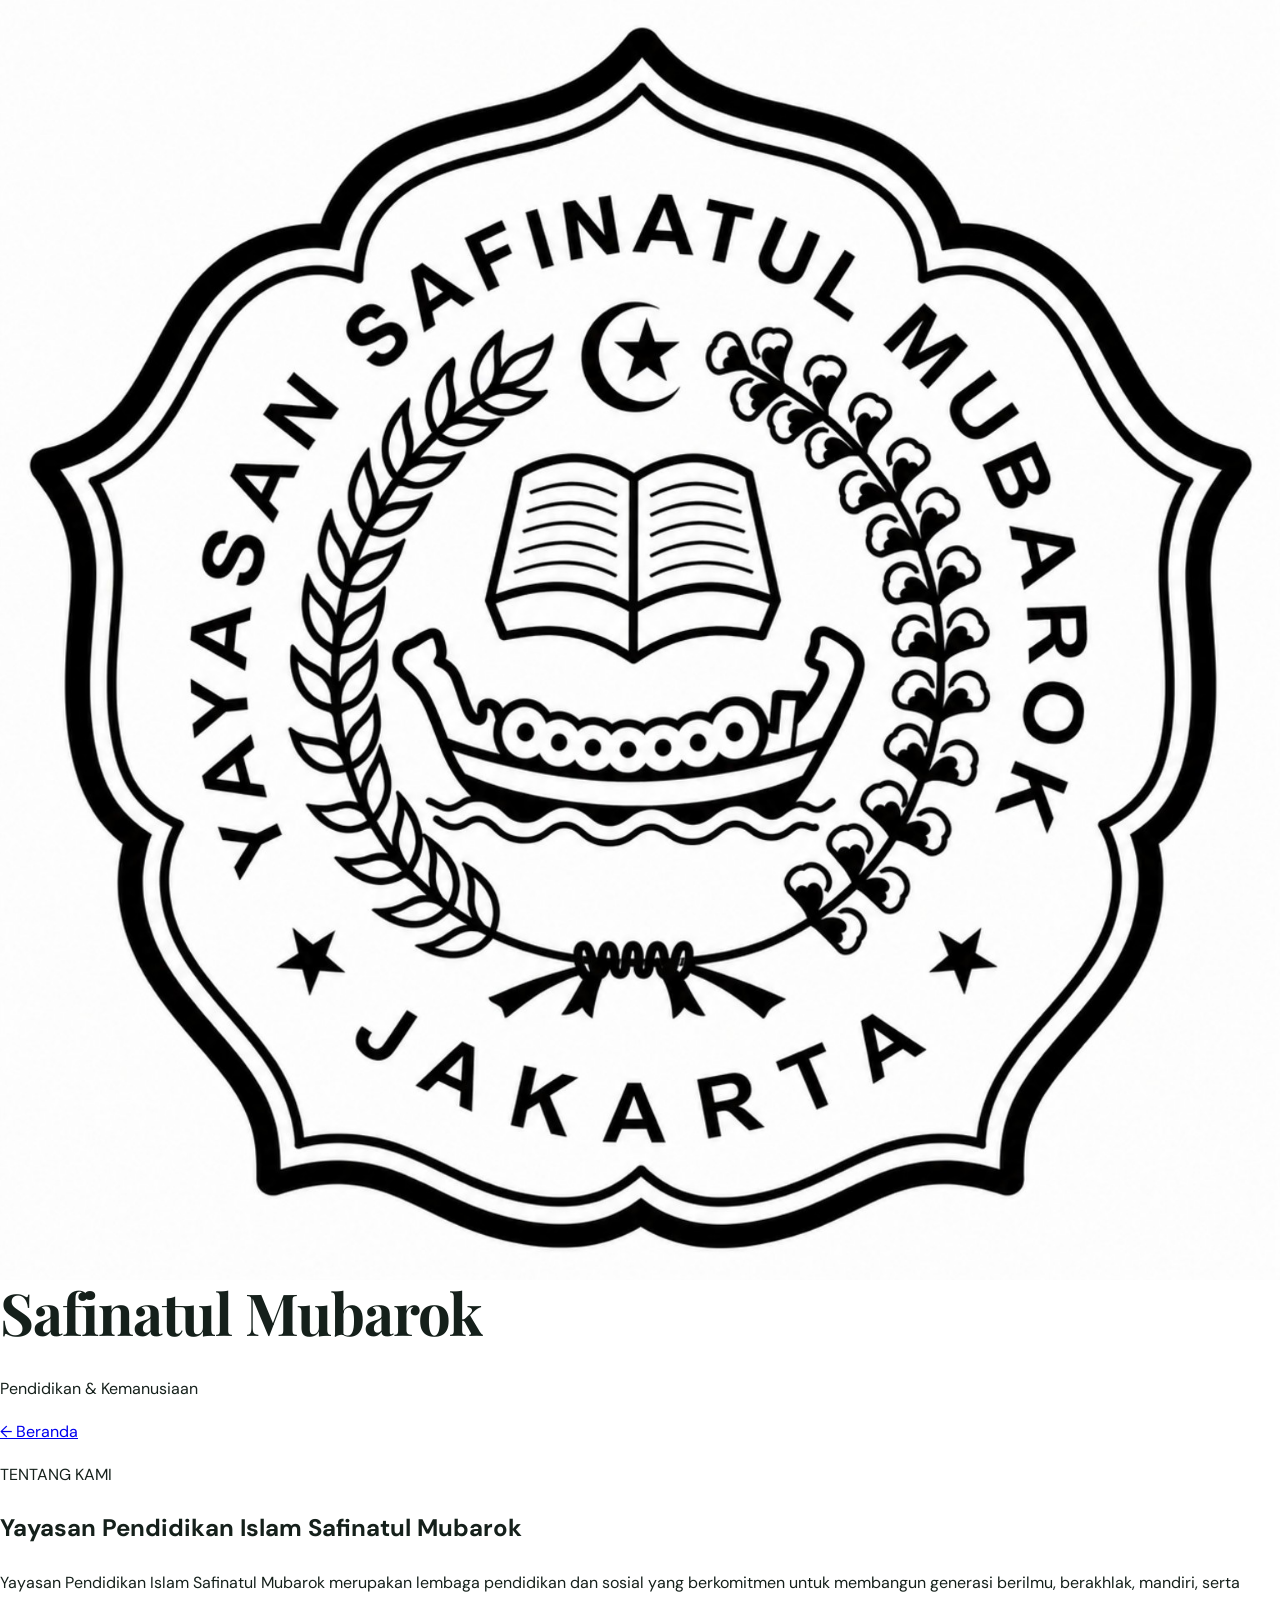
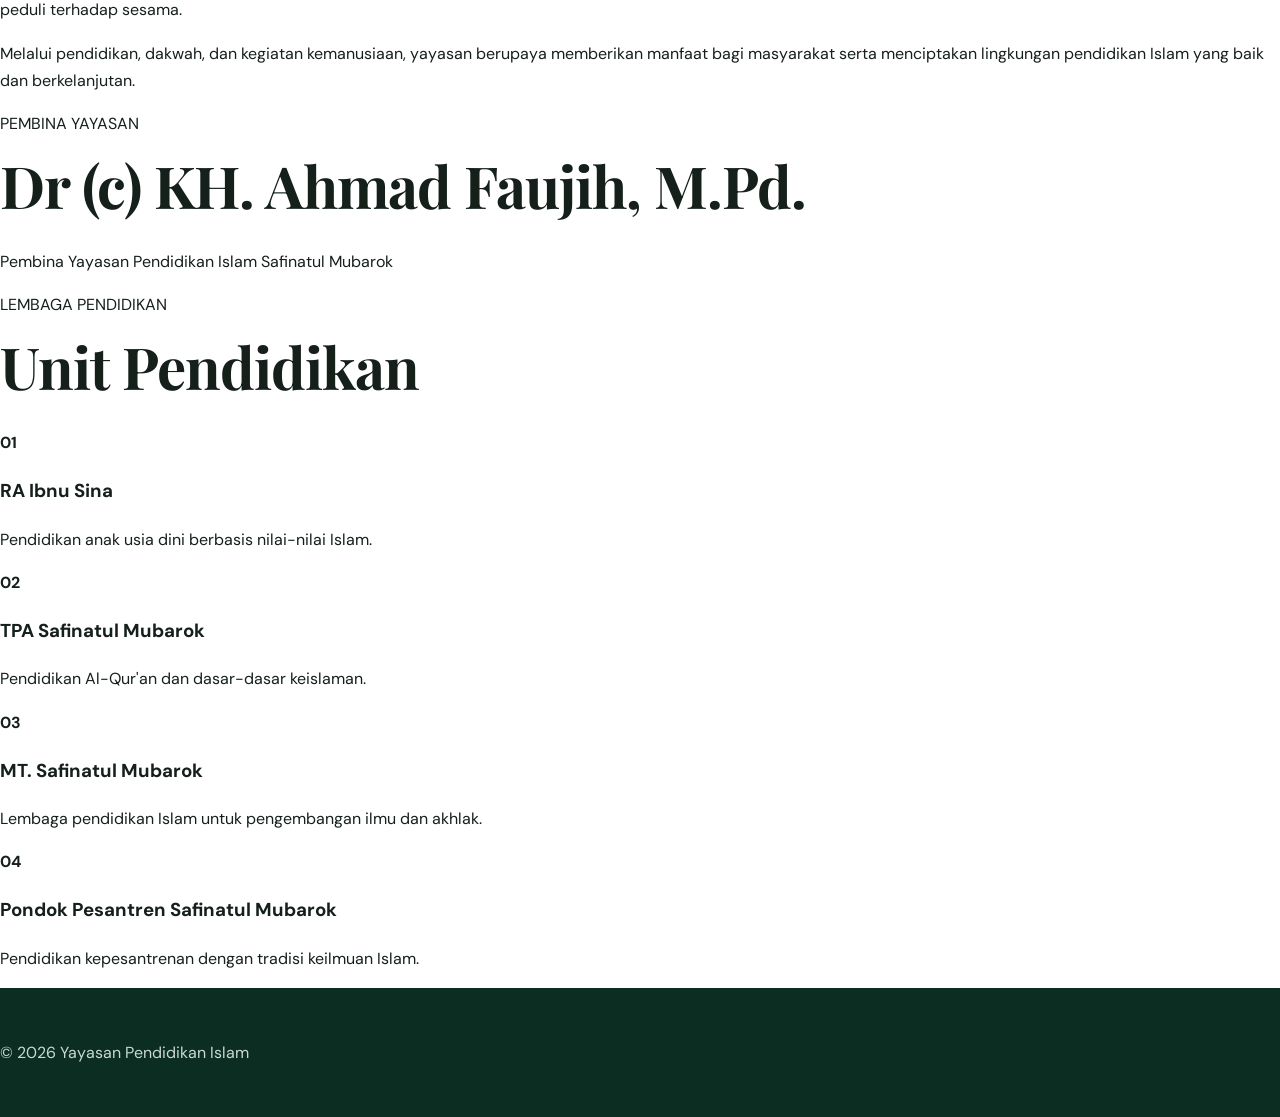
==== tentang-kami.html @ 1d3391bf "Create tentang-kami.html" ====
<!DOCTYPE html>
<html lang="id">
<head>
  <meta charset="UTF-8">
  <meta name="viewport" content="width=device-width, initial-scale=1.0">
  <title>Tentang Kami - Safinatul Mubarok</title>
  <link rel="stylesheet" href="style.css">
</head>

<body>

<header>
  <div class="logo-area">
    <img src="logo.png" alt="Logo Yayasan Safinatul Mubarok">
    <div>
      <h2>Safinatul Mubarok</h2>
      <p>Pendidikan & Kemanusiaan</p>
    </div>
  </div>

  <a href="index.html" class="back-button">← Beranda</a>
</header>

<main>

  <section class="about">
    <p class="small-title">TENTANG KAMI</p>

    <h1>
      Yayasan Pendidikan Islam
      <span>Safinatul Mubarok</span>
    </h1>

    <p>
      Yayasan Pendidikan Islam Safinatul Mubarok merupakan lembaga
      pendidikan dan sosial yang berkomitmen untuk membangun generasi
      berilmu, berakhlak, mandiri, serta peduli terhadap sesama.
    </p>

    <p>
      Melalui pendidikan, dakwah, dan kegiatan kemanusiaan, yayasan
      berupaya memberikan manfaat bagi masyarakat serta menciptakan
      lingkungan pendidikan Islam yang baik dan berkelanjutan.
    </p>
  </section>

  <section class="pembina">
    <p class="small-title">PEMBINA YAYASAN</p>

    <h2>Dr (c) KH. Ahmad Faujih, M.Pd.</h2>

    <p>
      Pembina Yayasan Pendidikan Islam Safinatul Mubarok
    </p>
  </section>

  <section class="lembaga">
    <p class="small-title">LEMBAGA PENDIDIKAN</p>

    <h2>Unit Pendidikan</h2>

    <div class="lembaga-list">

      <div class="card">
        <strong>01</strong>
        <h3>RA Ibnu Sina</h3>
        <p>Pendidikan anak usia dini berbasis nilai-nilai Islam.</p>
      </div>

      <div class="card">
        <strong>02</strong>
        <h3>TPA Safinatul Mubarok</h3>
        <p>Pendidikan Al-Qur'an dan dasar-dasar keislaman.</p>
      </div>

      <div class="card">
        <strong>03</strong>
        <h3>MT. Safinatul Mubarok</h3>
        <p>Lembaga pendidikan Islam untuk pengembangan ilmu dan akhlak.</p>
      </div>

      <div class="card">
        <strong>04</strong>
        <h3>Pondok Pesantren Safinatul Mubarok</h3>
        <p>Pendidikan kepesantrenan dengan tradisi keilmuan Islam.</p>
      </div>

    </div>
  </section>

</main>

<footer>
  <p>© 2026 Yayasan Pendidikan Islam
---- style.css ----
@import url('https://fonts.googleapis.com/css2?family=DM+Sans:wght@400;500;600;700&family=Playfair+Display:wght@600;700&display=swap');
:root{--green:#15583f;--deep:#0f392a;--mint:#eef6f0;--ink:#15201b;--muted:#66736d;--line:#dfe8e2;--white:#fff}
*{box-sizing:border-box}html{scroll-behavior:smooth}body{margin:0;color:var(--ink);font-family:"DM Sans",Arial,sans-serif;line-height:1.7;background:#fff}img{max-width:100%;display:block}.wrap{width:min(1120px,calc(100% - 48px));margin:auto}
.header{position:sticky;top:0;z-index:20;background:rgba(255,255,255,.96);backdrop-filter:blur(12px);border-bottom:1px solid var(--line)}.nav{min-height:82px;display:flex;align-items:center;justify-content:space-between}.brand{display:flex;gap:13px;align-items:center;color:var(--ink);text-decoration:none}.brand img{width:54px;height:54px;object-fit:contain;border-radius:14px}.brand strong{display:block;font-size:19px}.brand small{display:block;color:#82908a;font-size:12px;letter-spacing:.4px}.links{display:flex;gap:26px;align-items:center}.links a{color:#44514b;text-decoration:none;font-size:14px;font-weight:600}.links a:hover{color:var(--green)}.nav-donate{padding:10px 16px;border-radius:12px;background:var(--green)!important;color:white!important}.menu{display:none;border:0;background:none;font-size:30px;color:var(--green)}
.hero{background:linear-gradient(135deg,#f3f8f4 0%,#fff 65%);padding:92px 0 70px;overflow:hidden}.hero-grid{display:grid;grid-template-columns:1.35fr .65fr;gap:50px;align-items:center}.eyebrow{margin:0 0 22px;color:#2f7258;font-size:13px;letter-spacing:3px;font-weight:700}.hero h1{font-family:"Playfair Display",serif;font-size:clamp(48px,7vw,82px);line-height:1.03;margin:0 0 25px;letter-spacing:-2px}.hero h1 em{color:#34785b;font-style:normal}.lead{font-size:20px;color:var(--muted);max-width:650px}.actions{display:flex;gap:14px;margin:30px 0 44px}.btn{display:inline-flex;align-items:center;justify-content:center;padding:15px 25px;border-radius:12px;text-decoration:none;font-weight:700;border:1px solid transparent}.primary{background:var(--green);color:white}.light{background:white;color:var(--green);border-color:var(--line)}.white{background:white;color:var(--green)}.pillars{display:flex;gap:44px}.pillars div{display:flex;flex-direction:column}.pillars b{color:var(--green);font-size:16px}.pillars span{color:#77827d;font-size:14px}.hero-art{display:flex;justify-content:center}.hero-art img{width:min(360px,80%);filter:drop-shadow(0 22px 35px rgba(20,80,55,.15))}
.quote{padding:70px 0}.quote-box{background:#e8f2eb;border-radius:32px;padding:48px 55px;text-align:center}.quote p{font-family:"Playfair Display",serif;font-size:clamp(28px,4vw,44px);line-height:1.3;margin:0 auto 18px;max-width:850px}.arabic{font-size:28px;color:var(--green)}
.section{padding:95px 0}.soft{background:var(--mint)}h2{font-family:"Playfair Display",serif;font-size:clamp(35px,5vw,58px);line-height:1.12;margin:0 0 30px;letter-spacing:-1px}.two-col{display:grid;grid-template-columns:1fr 1fr;gap:80px}.copy{color:var(--muted);font-size:17px}.cards{display:grid;grid-template-columns:repeat(4,1fr);gap:18px}.cards article{background:white;border:1px solid var(--line);padding:28px;border-radius:18px}.cards span{color:#34785b;font-weight:700}.cards h3{font-size:21px;margin:25px 0 8px}.cards p{color:var(--muted);font-size:14px;margin:0}
.profile{display:grid;grid-template-columns:380px 1fr;gap:70px;align-items:center}.profile-photo{background:#e9f3ec;border-radius:30px;overflow:hidden}.profile-photo img{width:100%;aspect-ratio:3/4;object-fit:cover;object-position:top}.profile-text p:not(.eyebrow){color:var(--muted);font-size:17px}.role{color:var(--green)!important;font-weight:700}.text-link{color:var(--green);font-weight:700;text-decoration:none}
.event{display:grid;grid-template-columns:1fr 1fr;background:white;border-radius:28px;overflow:hidden;border:1px solid var(--line)}.event img{width:100%;height:100%;object-fit:cover}.event-info{padding:45px}.tag{font-size:12px;letter-spacing:2px;color:#34785b;font-weight:700}.event-info h3{font-family:"Playfair Display",serif;font-size:38px;line-height:1.1;margin:15px 0}.event-info p:not(.tag){color:var(--muted)}
.donate{background:var(--green);color:white;padding:80px 0}.donate .eyebrow{color:#b9d9c8}.donate h2{margin-bottom:15px}.donate p{color:#d5e5dc;max-width:650px}.donate-box{display:flex;justify-content:space-between;align-items:center;gap:30px}footer{background:#0b2d22;color:#c9d9d1;padding:35px 0}.footer-grid{display:flex;justify-content:space-between;gap:30px;font-size:13px}.footer-grid p{margin:4px 0}
@media(max-width:800px){.wrap{width:min(100% - 36px,600px)}.header{position:relative}.nav{min-height:76px}.brand img{width:50px;height:50px}.menu{display:block}.links{display:none;position:absolute;left:18px;right:18px;top:70px;background:white;border:1px solid var(--line);border-radius:16px;padding:12px;box-shadow:0 16px 40px rgba(0,0,0,.1);flex-direction:column;align-items:stretch;gap:4px}.links.open{display:flex}.links a{padding:12px}.hero{padding:65px 0 55px}.hero-grid{grid-template-columns:1fr;gap:20px}.hero-art{display:none}.hero h1{font-size:52px;letter-spacing:-1px}.lead{font-size:17px}.actions{flex-direction:row}.btn{padding:14px 18px}.pillars{gap:30px}.quote{padding:40px 0}.quote-box{padding:35px 22px;border-radius:24px}.two-col,.profile,.event{grid-template-columns:1fr;gap:30px}.section{padding:65px 0}.cards{grid-template-columns:1fr 1fr}.profile-photo{max-width:390px;margin:auto}.event-info{padding:28px}.donate-box{flex-direction:column;align-items:flex-start}.footer-grid{flex-direction:column;gap:10px}}
@media(max-width:480px){.hero h1{font-size:45px}.actions{gap:8px}.actions .btn{flex:1;font-size:13px}.cards{grid-template-columns:1fr}.pillars{justify-content:space-between}.brand strong{font-size:17px}}

.section-intro{max-width:760px;color:var(--muted);margin:-10px 0 32px;font-size:17px}
.institution{display:block;background:white;border:1px solid var(--line);padding:28px;border-radius:18px;text-decoration:none;color:var(--ink);transition:transform .2s,box-shadow .2s}
.institution:hover{transform:translateY(-4px);box-shadow:0 16px 35px rgba(15,57,42,.08)}
.institution span{color:#34785b;font-weight:700}.institution h3{font-size:21px;margin:25px 0 8px}.institution p{color:var(--muted);font-size:14px;margin:0 0 18px}.institution b{color:var(--green);font-size:14px}
.page-hero{padding:75px 0 60px;background:linear-gradient(135deg,#f3f8f4,#fff)}.page-hero h1{font-family:"Playfair Display",serif;font-size:clamp(45px,7vw,76px);line-height:1.05;max-width:900px;margin:0 0 20px}.page-hero>div>p:last-child{max-width:760px;color:var(--muted);font-size:19px}
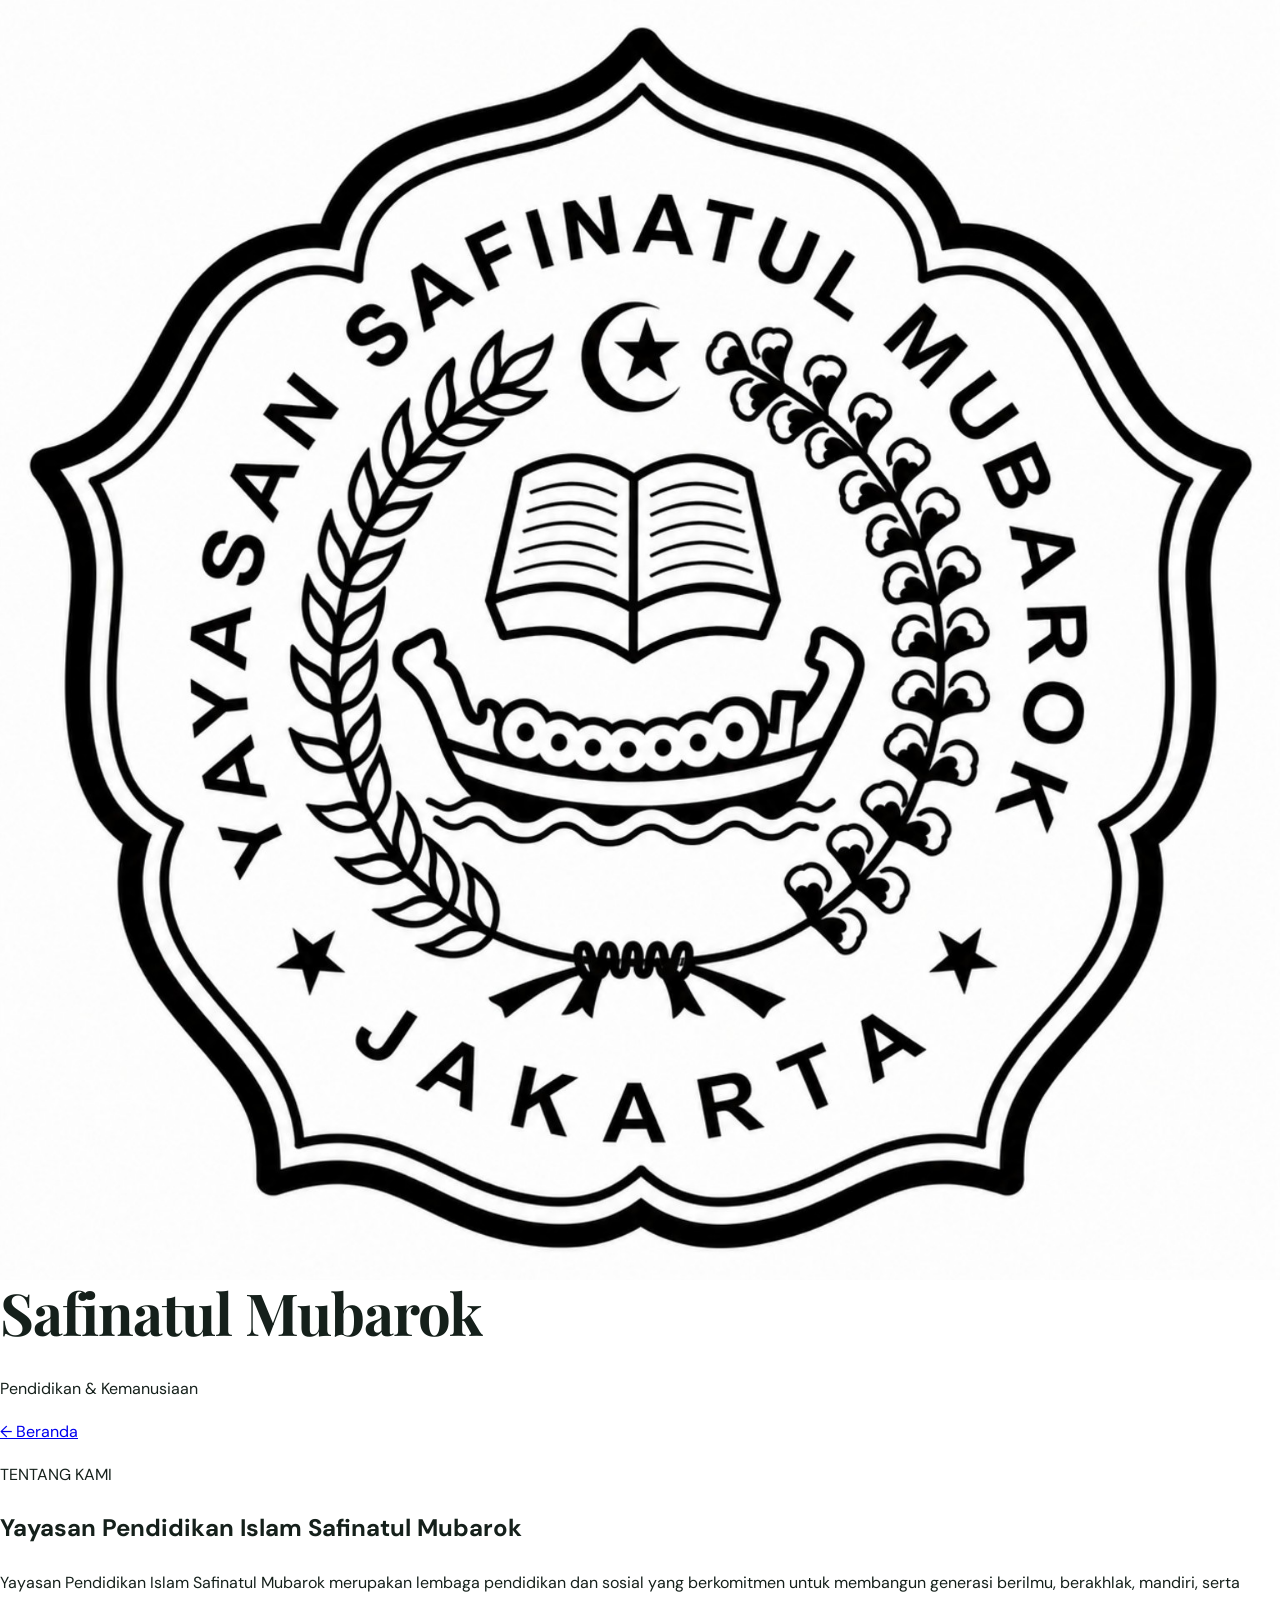
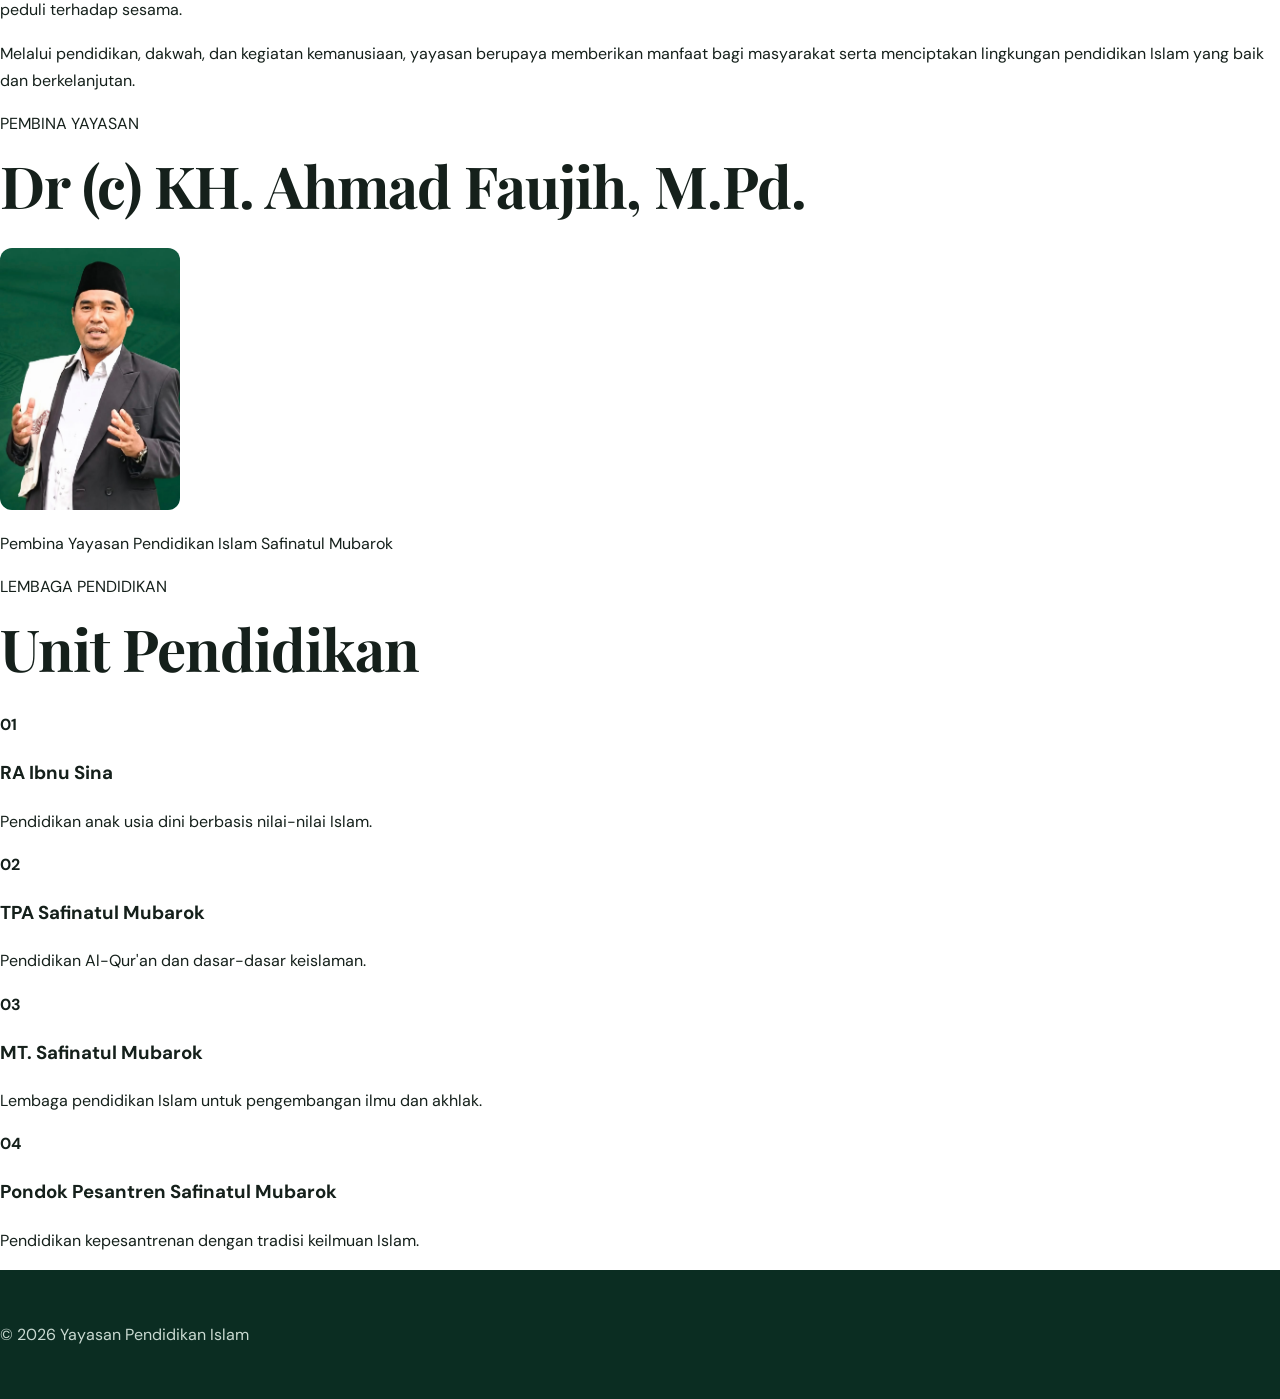
==== commit de30da00: "Update tentang-kami.html" ====
--- a/tentang-kami.html
+++ b/tentang-kami.html
@@ -48,7 +48,7 @@
     <p class="small-title">PEMBINA YAYASAN</p>
 
     <h2>Dr (c) KH. Ahmad Faujih, M.Pd.</h2>
-
+<img src="Pembina%20Yayasan.jpg" alt="Dr (c) KH. Ahmad Faujih, M.Pd." style="width:180px; border-radius:12px; margin:20px 0;">
     <p>
       Pembina Yayasan Pendidikan Islam Safinatul Mubarok
     </p>
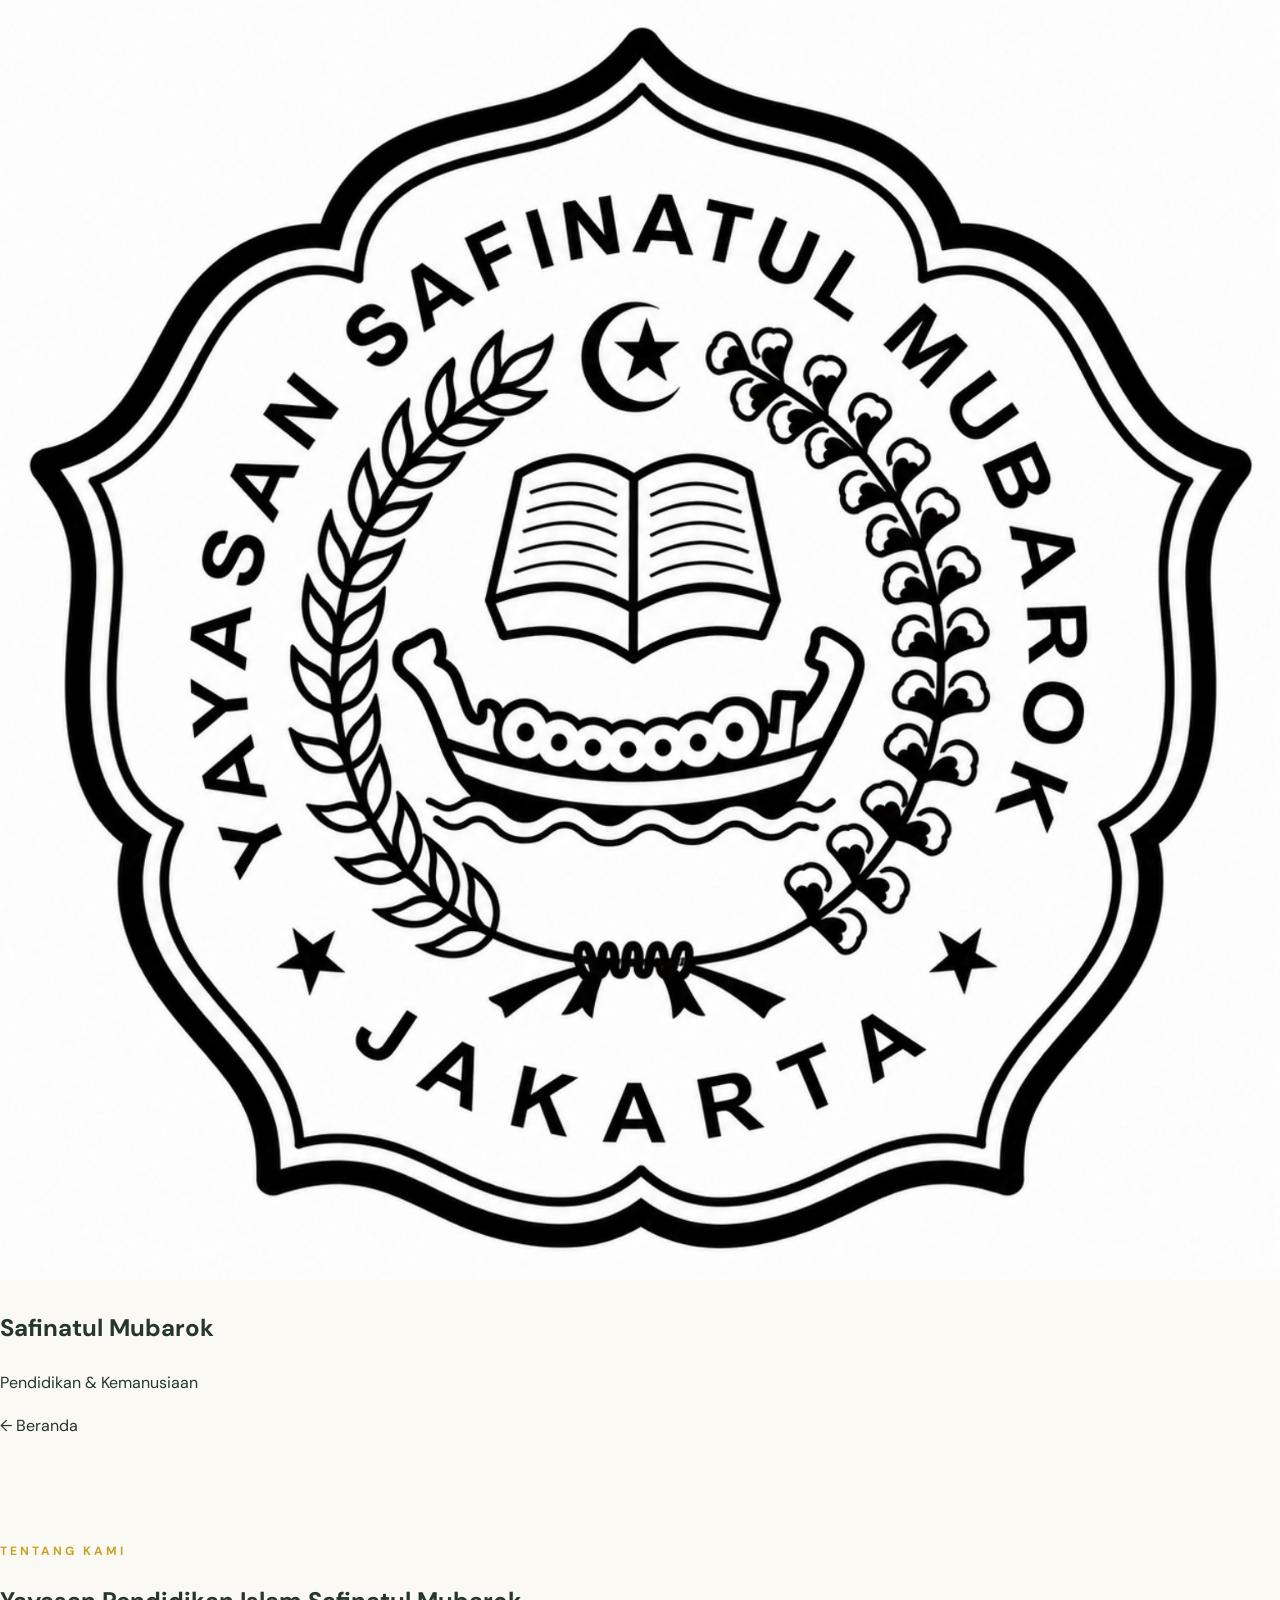
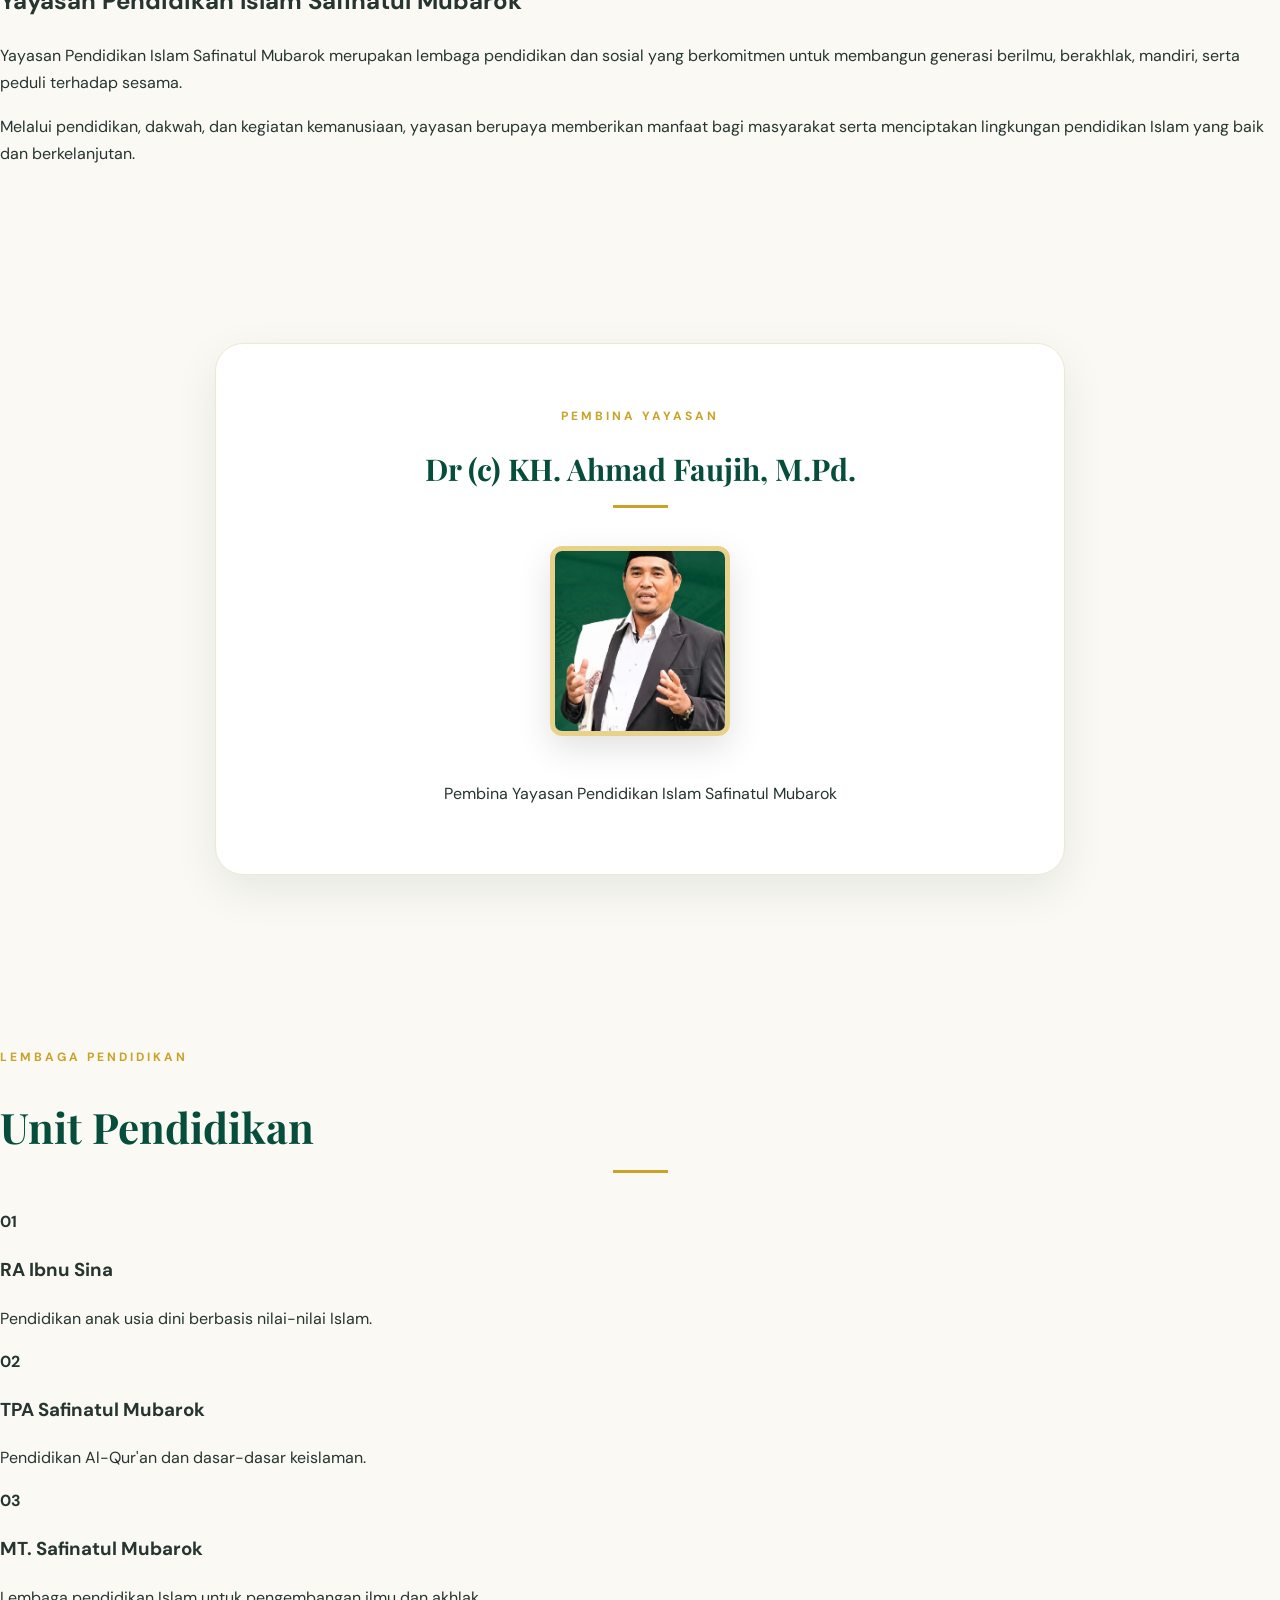
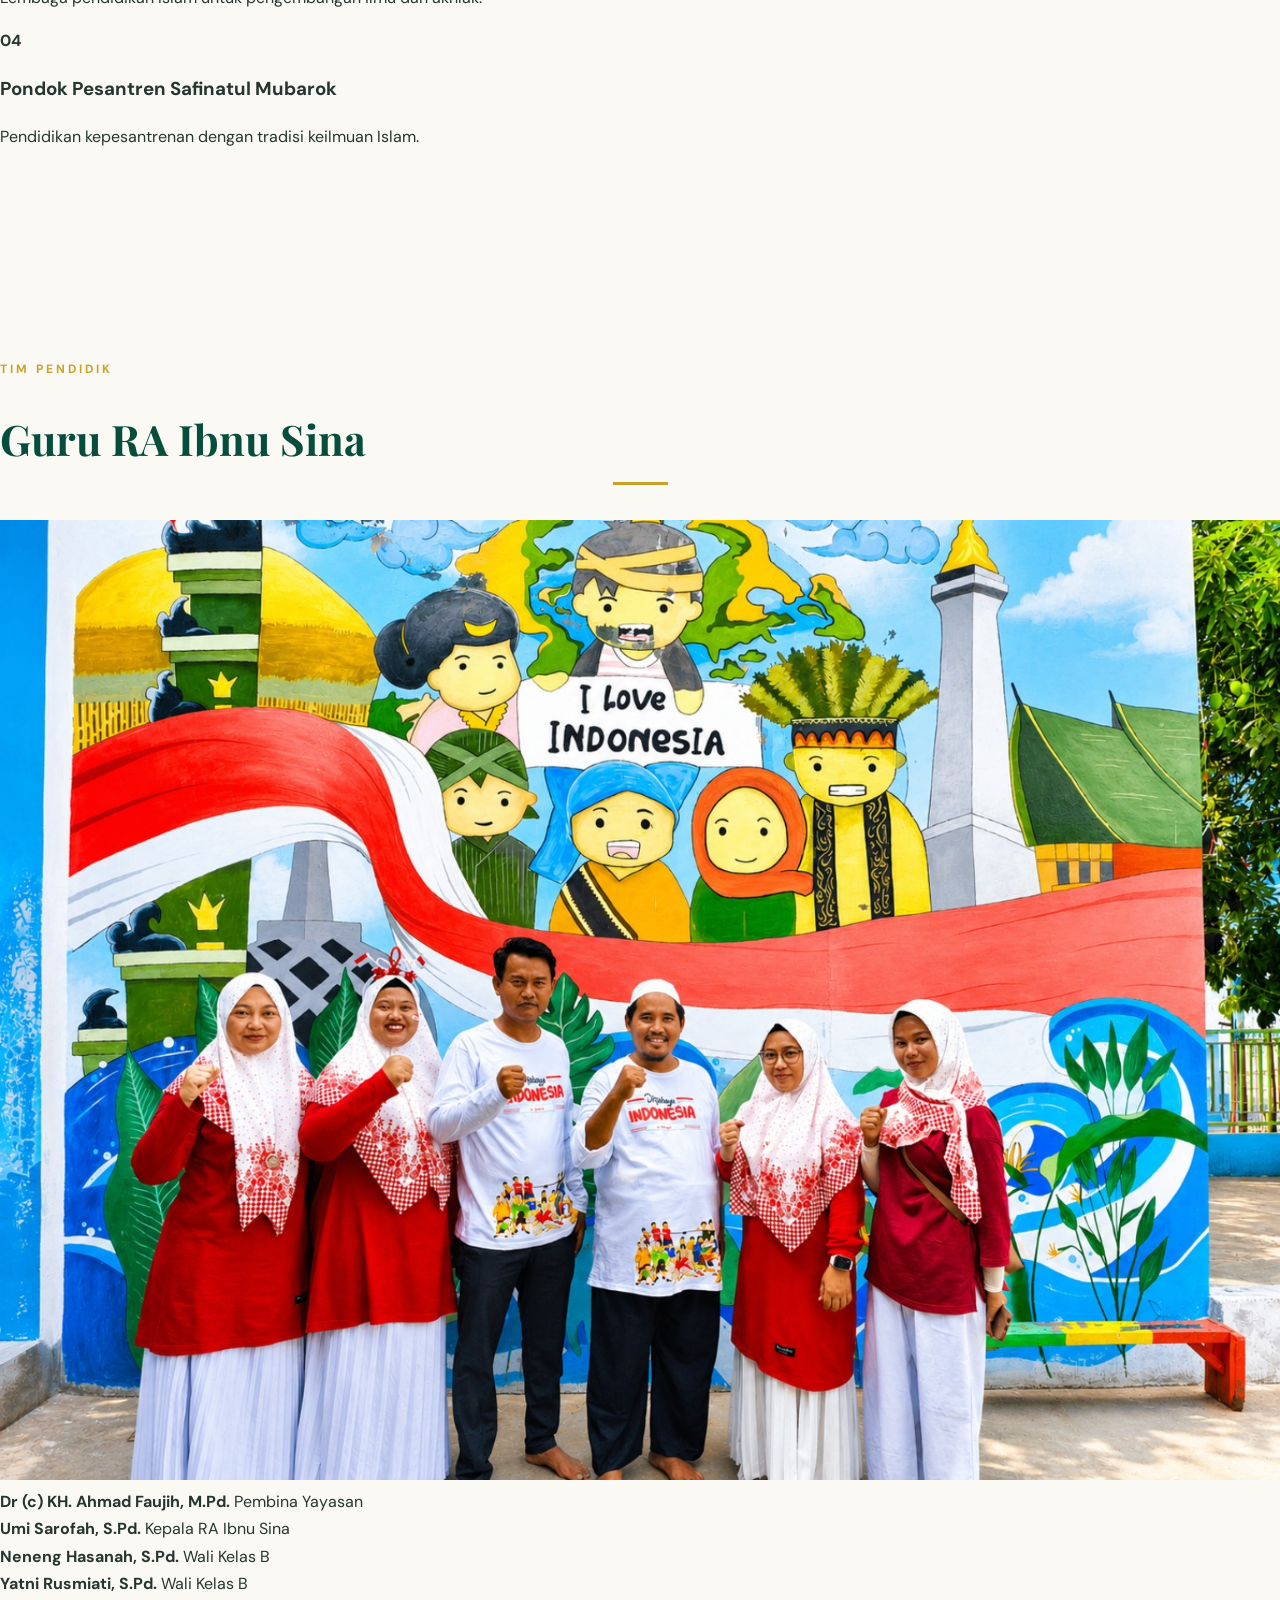
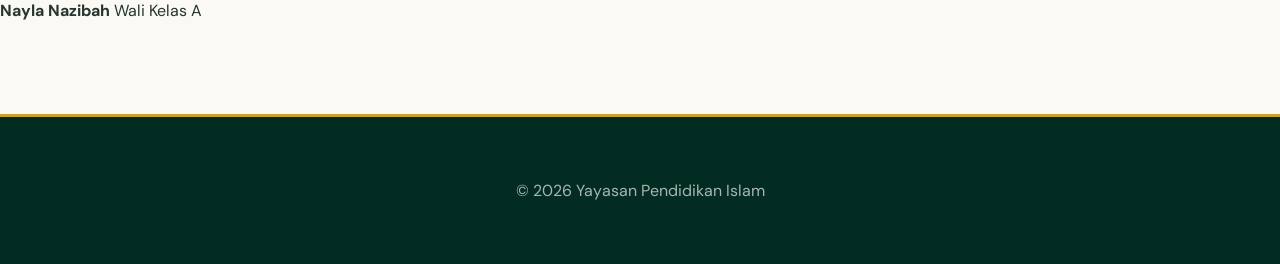
==== commit e4887899: "Update tentang-kami.html" ====
--- a/tentang-kami.html
+++ b/tentang-kami.html
@@ -87,7 +87,41 @@
 
     </div>
   </section>
+<section class="tim-guru">
+  <p class="small-title">TIM PENDIDIK</p>
+  <h2>Guru RA Ibnu Sina</h2>
 
+  <div class="guru-photo">
+    <img src="guru-ra-ibnu-sina.jpg" alt="Guru RA Ibnu Sina">
+  </div>
+
+  <div class="guru-list">
+    <div class="guru-card">
+      <strong>Dr (c) KH. Ahmad Faujih, M.Pd.</strong>
+      <span>Pembina Yayasan</span>
+    </div>
+
+    <div class="guru-card">
+      <strong>Umi Sarofah, S.Pd.</strong>
+      <span>Kepala RA Ibnu Sina</span>
+    </div>
+
+    <div class="guru-card">
+      <strong>Neneng Hasanah, S.Pd.</strong>
+      <span>Wali Kelas B</span>
+    </div>
+
+    <div class="guru-card">
+      <strong>Yatni Rusmiati, S.Pd.</strong>
+      <span>Wali Kelas B</span>
+    </div>
+
+    <div class="guru-card">
+      <strong>Nayla Nazibah</strong>
+      <span>Wali Kelas A</span>
+    </div>
+  </div>
+</section>
 </main>
 
 <footer>
--- a/style.css
+++ b/style.css
@@ -1,18 +1,922 @@
 @import url('https://fonts.googleapis.com/css2?family=DM+Sans:wght@400;500;600;700&family=Playfair+Display:wght@600;700&display=swap');
-:root{--green:#15583f;--deep:#0f392a;--mint:#eef6f0;--ink:#15201b;--muted:#66736d;--line:#dfe8e2;--white:#fff}
-*{box-sizing:border-box}html{scroll-behavior:smooth}body{margin:0;color:var(--ink);font-family:"DM Sans",Arial,sans-serif;line-height:1.7;background:#fff}img{max-width:100%;display:block}.wrap{width:min(1120px,calc(100% - 48px));margin:auto}
-.header{position:sticky;top:0;z-index:20;background:rgba(255,255,255,.96);backdrop-filter:blur(12px);border-bottom:1px solid var(--line)}.nav{min-height:82px;display:flex;align-items:center;justify-content:space-between}.brand{display:flex;gap:13px;align-items:center;color:var(--ink);text-decoration:none}.brand img{width:54px;height:54px;object-fit:contain;border-radius:14px}.brand strong{display:block;font-size:19px}.brand small{display:block;color:#82908a;font-size:12px;letter-spacing:.4px}.links{display:flex;gap:26px;align-items:center}.links a{color:#44514b;text-decoration:none;font-size:14px;font-weight:600}.links a:hover{color:var(--green)}.nav-donate{padding:10px 16px;border-radius:12px;background:var(--green)!important;color:white!important}.menu{display:none;border:0;background:none;font-size:30px;color:var(--green)}
-.hero{background:linear-gradient(135deg,#f3f8f4 0%,#fff 65%);padding:92px 0 70px;overflow:hidden}.hero-grid{display:grid;grid-template-columns:1.35fr .65fr;gap:50px;align-items:center}.eyebrow{margin:0 0 22px;color:#2f7258;font-size:13px;letter-spacing:3px;font-weight:700}.hero h1{font-family:"Playfair Display",serif;font-size:clamp(48px,7vw,82px);line-height:1.03;margin:0 0 25px;letter-spacing:-2px}.hero h1 em{color:#34785b;font-style:normal}.lead{font-size:20px;color:var(--muted);max-width:650px}.actions{display:flex;gap:14px;margin:30px 0 44px}.btn{display:inline-flex;align-items:center;justify-content:center;padding:15px 25px;border-radius:12px;text-decoration:none;font-weight:700;border:1px solid transparent}.primary{background:var(--green);color:white}.light{background:white;color:var(--green);border-color:var(--line)}.white{background:white;color:var(--green)}.pillars{display:flex;gap:44px}.pillars div{display:flex;flex-direction:column}.pillars b{color:var(--green);font-size:16px}.pillars span{color:#77827d;font-size:14px}.hero-art{display:flex;justify-content:center}.hero-art img{width:min(360px,80%);filter:drop-shadow(0 22px 35px rgba(20,80,55,.15))}
-.quote{padding:70px 0}.quote-box{background:#e8f2eb;border-radius:32px;padding:48px 55px;text-align:center}.quote p{font-family:"Playfair Display",serif;font-size:clamp(28px,4vw,44px);line-height:1.3;margin:0 auto 18px;max-width:850px}.arabic{font-size:28px;color:var(--green)}
-.section{padding:95px 0}.soft{background:var(--mint)}h2{font-family:"Playfair Display",serif;font-size:clamp(35px,5vw,58px);line-height:1.12;margin:0 0 30px;letter-spacing:-1px}.two-col{display:grid;grid-template-columns:1fr 1fr;gap:80px}.copy{color:var(--muted);font-size:17px}.cards{display:grid;grid-template-columns:repeat(4,1fr);gap:18px}.cards article{background:white;border:1px solid var(--line);padding:28px;border-radius:18px}.cards span{color:#34785b;font-weight:700}.cards h3{font-size:21px;margin:25px 0 8px}.cards p{color:var(--muted);font-size:14px;margin:0}
-.profile{display:grid;grid-template-columns:380px 1fr;gap:70px;align-items:center}.profile-photo{background:#e9f3ec;border-radius:30px;overflow:hidden}.profile-photo img{width:100%;aspect-ratio:3/4;object-fit:cover;object-position:top}.profile-text p:not(.eyebrow){color:var(--muted);font-size:17px}.role{color:var(--green)!important;font-weight:700}.text-link{color:var(--green);font-weight:700;text-decoration:none}
-.event{display:grid;grid-template-columns:1fr 1fr;background:white;border-radius:28px;overflow:hidden;border:1px solid var(--line)}.event img{width:100%;height:100%;object-fit:cover}.event-info{padding:45px}.tag{font-size:12px;letter-spacing:2px;color:#34785b;font-weight:700}.event-info h3{font-family:"Playfair Display",serif;font-size:38px;line-height:1.1;margin:15px 0}.event-info p:not(.tag){color:var(--muted)}
-.donate{background:var(--green);color:white;padding:80px 0}.donate .eyebrow{color:#b9d9c8}.donate h2{margin-bottom:15px}.donate p{color:#d5e5dc;max-width:650px}.donate-box{display:flex;justify-content:space-between;align-items:center;gap:30px}footer{background:#0b2d22;color:#c9d9d1;padding:35px 0}.footer-grid{display:flex;justify-content:space-between;gap:30px;font-size:13px}.footer-grid p{margin:4px 0}
-@media(max-width:800px){.wrap{width:min(100% - 36px,600px)}.header{position:relative}.nav{min-height:76px}.brand img{width:50px;height:50px}.menu{display:block}.links{display:none;position:absolute;left:18px;right:18px;top:70px;background:white;border:1px solid var(--line);border-radius:16px;padding:12px;box-shadow:0 16px 40px rgba(0,0,0,.1);flex-direction:column;align-items:stretch;gap:4px}.links.open{display:flex}.links a{padding:12px}.hero{padding:65px 0 55px}.hero-grid{grid-template-columns:1fr;gap:20px}.hero-art{display:none}.hero h1{font-size:52px;letter-spacing:-1px}.lead{font-size:17px}.actions{flex-direction:row}.btn{padding:14px 18px}.pillars{gap:30px}.quote{padding:40px 0}.quote-box{padding:35px 22px;border-radius:24px}.two-col,.profile,.event{grid-template-columns:1fr;gap:30px}.section{padding:65px 0}.cards{grid-template-columns:1fr 1fr}.profile-photo{max-width:390px;margin:auto}.event-info{padding:28px}.donate-box{flex-direction:column;align-items:flex-start}.footer-grid{flex-direction:column;gap:10px}}
-@media(max-width:480px){.hero h1{font-size:45px}.actions{gap:8px}.actions .btn{flex:1;font-size:13px}.cards{grid-template-columns:1fr}.pillars{justify-content:space-between}.brand strong{font-size:17px}}
-
-.section-intro{max-width:760px;color:var(--muted);margin:-10px 0 32px;font-size:17px}
-.institution{display:block;background:white;border:1px solid var(--line);padding:28px;border-radius:18px;text-decoration:none;color:var(--ink);transition:transform .2s,box-shadow .2s}
-.institution:hover{transform:translateY(-4px);box-shadow:0 16px 35px rgba(15,57,42,.08)}
-.institution span{color:#34785b;font-weight:700}.institution h3{font-size:21px;margin:25px 0 8px}.institution p{color:var(--muted);font-size:14px;margin:0 0 18px}.institution b{color:var(--green);font-size:14px}
-.page-hero{padding:75px 0 60px;background:linear-gradient(135deg,#f3f8f4,#fff)}.page-hero h1{font-family:"Playfair Display",serif;font-size:clamp(45px,7vw,76px);line-height:1.05;max-width:900px;margin:0 0 20px}.page-hero>div>p:last-child{max-width:760px;color:var(--muted);font-size:19px}
+
+:root{
+  --green:#064e3b;
+  --deep:#022c22;
+  --gold:#c9a227;
+  --gold-light:#e8d28a;
+  --cream:#faf8f1;
+  --white:#ffffff;
+  --text:#26352f;
+  --muted:#6b7771;
+  --shadow:0 15px 45px rgba(2,44,34,.10);
+}
+
+*{
+  box-sizing:border-box;
+}
+
+html{
+  scroll-behavior:smooth;
+}
+
+body{
+  margin:0;
+  font-family:'DM Sans',sans-serif;
+  color:var(--text);
+  background:var(--cream);
+  line-height:1.7;
+}
+
+a{
+  color:inherit;
+  text-decoration:none;
+}
+
+img{
+  max-width:100%;
+  height:auto;
+}
+
+.wrap{
+  width:min(1120px,92%);
+  margin:auto;
+}
+
+/* HEADER */
+.header{
+  position:sticky;
+  top:0;
+  z-index:1000;
+  background:rgba(255,255,255,.96);
+  backdrop-filter:blur(12px);
+  border-bottom:1px solid rgba(6,78,59,.08);
+  box-shadow:0 5px 25px rgba(0,0,0,.05);
+}
+
+.header .wrap{
+  min-height:78px;
+  display:flex;
+  align-items:center;
+  justify-content:space-between;
+  gap:25px;
+}
+
+.header img{
+  width:58px;
+  height:58px;
+  object-fit:contain;
+}
+
+.header h1{
+  margin:0;
+  font-family:'Playfair Display',serif;
+  font-size:25px;
+  color:var(--green);
+}
+
+.header p{
+  margin:0;
+  color:var(--muted);
+  font-size:12px;
+}
+
+/* MENU */
+nav{
+  display:flex;
+  align-items:center;
+  gap:24px;
+}
+
+nav a{
+  font-size:14px;
+  font-weight:600;
+  color:#34443d;
+  transition:.3s;
+}
+
+nav a:hover{
+  color:var(--gold);
+}
+
+/* HERO */
+.hero{
+  min-height:620px;
+  padding:120px 0 110px;
+  display:flex;
+  align-items:center;
+  background:
+    linear-gradient(90deg,rgba(2,44,34,.97) 0%,rgba(2,44,34,.88) 42%,rgba(2,44,34,.30) 100%),
+    linear-gradient(135deg,#064e3b,#0b7054);
+  color:white;
+  position:relative;
+  overflow:hidden;
+}
+
+.hero:after{
+  content:"";
+  position:absolute;
+  width:400px;
+  height:400px;
+  right:-160px;
+  bottom:-180px;
+  border:1px solid rgba(232,210,138,.35);
+  border-radius:50%;
+  box-shadow:0 0 0 35px rgba(232,210,138,.05),
+             0 0 0 70px rgba(232,210,138,.04);
+}
+
+.hero h1{
+  max-width:800px;
+  margin:0 0 20px;
+  font-family:'Playfair Display',serif;
+  font-size:clamp(46px,7vw,78px);
+  line-height:1.08;
+  letter-spacing:-1px;
+}
+
+.hero h1 span{
+  color:var(--gold-light);
+}
+
+.hero p{
+  max-width:650px;
+  font-size:19px;
+  color:rgba(255,255,255,.88);
+}
+
+.hero .button,
+.hero a{
+  display:inline-block;
+}
+
+/* BUTTON */
+button,
+.btn,
+.donate{
+  border:0;
+  border-radius:50px;
+  padding:14px 27px;
+  font-family:inherit;
+  font-weight:700;
+  cursor:pointer;
+  transition:.3s;
+}
+
+.btn-primary{
+  background:linear-gradient(135deg,var(--gold),#e4c65c);
+  color:#1f2a20;
+  box-shadow:0 10px 25px rgba(201,162,39,.25);
+}
+
+.btn-primary:hover{
+  transform:translateY(-3px);
+}
+
+.btn-outline{
+  border:1px solid rgba(255,255,255,.7);
+  color:white;
+  background:transparent;
+}
+
+.btn-outline:hover{
+  background:white;
+  color:var(--green);
+}
+
+/* QUOTE */
+.quote{
+  padding:90px 0;
+  text-align:center;
+  background:var(--white);
+}
+
+.quote-box{
+  max-width:850px;
+  margin:auto;
+  padding:45px;
+  border:1px solid rgba(201,162,39,.25);
+  border-radius:24px;
+  background:linear-gradient(135deg,#fffdf6,#f5f1df);
+  box-shadow:var(--shadow);
+}
+
+.quote-box p{
+  margin:0;
+  font-family:'Playfair Display',serif;
+  font-size:25px;
+  color:var(--green);
+}
+
+/* SECTION */
+section{
+  padding:90px 0;
+}
+
+.section-intro{
+  max-width:760px;
+  margin:0 auto 45px;
+  text-align:center;
+  color:var(--muted);
+}
+
+.section-intro h2,
+section h2{
+  font-family:'Playfair Display',serif;
+  color:var(--green);
+  font-size:42px;
+  line-height:1.2;
+}
+
+.section-intro h2:after,
+section h2:after{
+  content:"";
+  display:block;
+  width:55px;
+  height:3px;
+  margin:18px auto;
+  background:var(--gold);
+}
+
+/* PROFILE */
+.profile{
+  display:grid;
+  grid-template-columns:1.2fr .8fr;
+  gap:55px;
+  align-items:center;
+}
+
+.profile img{
+  border-radius:24px;
+  box-shadow:var(--shadow);
+}
+
+.profile h2:after{
+  margin-left:0;
+}
+
+/* INSTITUTION */
+.institution{
+  display:block;
+  background:white;
+  border:1px solid rgba(6,78,59,.08);
+  border-radius:20px;
+  padding:30px;
+  margin-bottom:20px;
+  box-shadow:0 8px 30px rgba(0,0,0,.05);
+  transition:.35s;
+}
+
+.institution:hover{
+  transform:translateY(-6px);
+  box-shadow:var(--shadow);
+  border-color:rgba(201,162,39,.35);
+}
+
+.institution h3{
+  margin:0 0 8px;
+  color:var(--green);
+  font-family:'Playfair Display',serif;
+  font-size:24px;
+}
+
+.institution span{
+  color:var(--gold);
+  font-weight:700;
+}
+
+/* EVENT */
+.event{
+  display:grid;
+  grid-template-columns:1fr 1fr;
+  gap:30px;
+}
+
+.event img{
+  width:100%;
+  border-radius:20px;
+  box-shadow:var(--shadow);
+}
+
+/* DONATION */
+.donate{
+  background:linear-gradient(135deg,var(--green),var(--deep));
+  color:white;
+  padding:80px 30px;
+  text-align:center;
+  border-radius:30px;
+  box-shadow:var(--shadow);
+}
+
+.donate h2{
+  color:white;
+  margin-top:0;
+}
+
+.donate h2:after{
+  margin-left:auto;
+  margin-right:auto;
+}
+
+/* PAGE HERO */
+.page-hero{
+  padding:110px 20px 80px;
+  text-align:center;
+  color:white;
+  background:linear-gradient(135deg,var(--deep),var(--green));
+}
+
+.page-hero h1{
+  margin:0;
+  font-family:'Playfair Display',serif;
+  font-size:clamp(40px,6vw,64px);
+}
+
+.page-hero p{
+  color:rgba(255,255,255,.8);
+}
+
+/* PEMBINA */
+.pembina{
+  text-align:center;
+  max-width:850px;
+  margin:70px auto;
+  padding:50px 30px;
+  background:white;
+  border-radius:28px;
+  box-shadow:var(--shadow);
+}
+
+.pembina img{
+  width:190px;
+  height:190px;
+  object-fit:cover;
+  border-radius:50%;
+  border:6px solid var(--gold-light);
+  box-shadow:0 12px 35px rgba(0,0,0,.12);
+}
+
+.pembina h2{
+  font-size:30px;
+  margin-bottom:5px;
+}
+
+.pembina h2:after{
+  margin-left:auto;
+  margin-right:auto;
+}
+
+.small-title{
+  color:var(--gold);
+  font-size:12px;
+  font-weight:700;
+  letter-spacing:3px;
+}
+
+/* FOOTER */
+footer{
+  padding:55px 20px;
+  background:var(--deep);
+  color:white;
+  text-align:center;
+}
+
+footer h2{
+  font-family:'Playfair Display',serif;
+  color:white;
+}
+
+footer p{
+  color:rgba(255,255,255,.65);
+  margin:5px;
+}
+
+/* MOBILE */
+@media(max-width:800px){
+
+  .header .wrap{
+    min-height:70px;
+  }
+
+  .header h1{
+    font-size:19px;
+  }
+
+  nav{
+    display:none;
+  }
+
+  .hero{
+    min-height:560px;
+    padding:90px 0;
+  }
+
+  .hero h1{
+    font-size:48px;
+  }
+
+  .hero p{
+    font-size:17px;
+  }
+
+  section{
+    padding:65px 0;
+  }
+
+  .section-intro h2,
+  section h2{
+    font-size:34px;
+  }
+
+  .profile{
+    grid-template-columns:1fr;
+    gap:30px;
+  }
+
+  .event{
+    grid-template-columns:1fr;
+  }
+
+  .quote{
+    padding:60px 0;
+  }
+
+  .quote-box{
+    padding:30px 20px;
+  }
+
+  .quote-box p{
+    font-size:21px;
+  }
+}
+
+@media(max-width:480px){
+
+  .wrap{
+    width:90%;
+  }
+
+  .header img{
+    width:48px;
+    height:48px;
+  }
+
+  .hero h1{
+    font-size:42px;
+  }
+
+  .hero{
+    padding:80px 0;
+  }
+
+  .pembina{
+    padding:40px 20px;
+  }
+
+  .institution{
+    padding:24px;
+  }
+}/* ===== DESAIN PREMIUM SAFINATUL MUBAROK ===== */
+
+body{
+  background:#faf9f4;
+  color:#26352f;
+}
+
+.header{
+  background:rgba(255,255,255,.98);
+  border-bottom:1px solid #e7dfc7;
+  box-shadow:0 4px 25px rgba(0,0,0,.06);
+}
+
+.nav{
+  min-height:82px;
+  display:flex;
+  align-items:center;
+  justify-content:space-between;
+}
+
+.brand{
+  display:flex;
+  align-items:center;
+  gap:14px;
+}
+
+.brand img{
+  width:58px;
+  height:58px;
+  object-fit:contain;
+}
+
+.brand span{
+  display:flex;
+  flex-direction:column;
+  color:#064e3b;
+  font-size:21px;
+  line-height:1.2;
+}
+
+.brand span:after{
+  content:"Pendidikan & Kemanusiaan";
+  font-size:11px;
+  font-weight:400;
+  color:#8a918c;
+  margin-top:5px;
+  letter-spacing:1px;
+}
+
+.menu{
+  display:none;
+  background:none;
+  color:#064e3b;
+  font-size:30px;
+  padding:5px;
+}
+
+.links{
+  display:flex;
+  align-items:center;
+  gap:25px;
+}
+
+.links a{
+  color:#34443d;
+  font-size:14px;
+  font-weight:600;
+  transition:.3s;
+}
+
+.links a:hover{
+  color:#c9a227;
+}
+
+.nav-donate{
+  padding:11px 22px!important;
+  border-radius:30px;
+  background:#064e3b;
+  color:#fff!important;
+  box-shadow:0 8px 20px rgba(6,78,59,.18);
+}
+
+.nav-donate:hover{
+  background:#c9a227;
+  color:#17251f!important;
+}
+
+/* HERO PREMIUM */
+
+.hero{
+  min-height:650px;
+  padding:110px 0 100px;
+  position:relative;
+  overflow:hidden;
+  background:
+    radial-gradient(circle at 90% 20%,rgba(201,162,39,.18),transparent 30%),
+    linear-gradient(135deg,#022c22 0%,#064e3b 65%,#0b7054 100%);
+  color:white;
+}
+
+.hero:before{
+  content:"";
+  position:absolute;
+  width:500px;
+  height:500px;
+  right:-250px;
+  top:-220px;
+  border:1px solid rgba(232,210,138,.25);
+  border-radius:50%;
+  box-shadow:
+    0 0 0 35px rgba(232,210,138,.04),
+    0 0 0 70px rgba(232,210,138,.03);
+}
+
+.hero-grid{
+  position:relative;
+  z-index:2;
+  display:grid;
+  grid-template-columns:1.15fr .85fr;
+  gap:60px;
+  align-items:center;
+}
+
+.eyebrow{
+  color:#e8d28a!important;
+  font-size:13px!important;
+  font-weight:700;
+  letter-spacing:4px;
+  text-transform:uppercase;
+  margin-bottom:20px;
+}
+
+.hero h1{
+  margin:0;
+  max-width:800px;
+  font-family:'Playfair Display',serif;
+  font-size:clamp(45px,6vw,76px);
+  line-height:1.08;
+  letter-spacing:-1px;
+  color:#fff;
+}
+
+.hero h1 em{
+  color:#e8d28a;
+  font-style:normal;
+}
+
+.hero p{
+  max-width:650px;
+  color:rgba(255,255,255,.82);
+  font-size:18px;
+  line-height:1.8;
+}
+
+/* TOMBOL HERO */
+
+.hero .btn,
+.hero button{
+  margin-top:18px;
+}
+
+.hero a{
+  transition:.3s;
+}
+
+.hero a:hover{
+  transform:translateY(-3px);
+}
+
+/* SECTION */
+
+.section-intro{
+  margin-bottom:55px;
+}
+
+.section-intro h2,
+section h2{
+  font-family:'Playfair Display',serif;
+  color:#064e3b;
+  font-weight:700;
+}
+
+.section-intro h2:after,
+section h2:after{
+  background:#c9a227;
+  height:3px;
+}
+
+/* KARTU PENDIDIKAN */
+
+.institution{
+  position:relative;
+  overflow:hidden;
+  background:#fff;
+  border:1px solid #eee7d5;
+  border-radius:22px;
+  padding:30px;
+  box-shadow:0 10px 35px rgba(2,44,34,.07);
+}
+
+.institution:before{
+  content:"";
+  position:absolute;
+  left:0;
+  top:0;
+  width:4px;
+  height:100%;
+  background:#c9a227;
+  transform:scaleY(0);
+  transform-origin:bottom;
+  transition:.3s;
+}
+
+.institution:hover:before{
+  transform:scaleY(1);
+}
+
+.institution h3{
+  font-family:'Playfair Display',serif;
+  color:#064e3b;
+}
+
+/* QUOTE */
+
+.quote{
+  background:#fff;
+}
+
+.quote-box{
+  border:1px solid #e7d7a6;
+  background:linear-gradient(135deg,#fffdf7,#f4f0df);
+  box-shadow:0 15px 45px rgba(2,44,34,.08);
+}
+
+/* PEMBINA */
+
+.pembina{
+  background:#fff;
+  border:1px solid #eee7d5;
+  box-shadow:0 15px 45px rgba(2,44,34,.08);
+}
+
+.pembina img{
+  border:5px solid #e8d28a;
+}
+
+.pembina h2{
+  color:#064e3b;
+}
+
+/* DONASI */
+
+.donate{
+  background:
+    radial-gradient(circle at 90% 10%,rgba(201,162,39,.18),transparent 25%),
+    linear-gradient(135deg,#022c22,#064e3b);
+  border-radius:28px;
+  box-shadow:0 20px 50px rgba(2,44,34,.18);
+}
+
+.donate h2{
+  color:#fff;
+}
+
+.donate .btn-primary{
+  background:#e0bb45;
+  color:#17251f;
+}
+
+/* HALAMAN DALAM */
+
+.page-hero{
+  background:
+    radial-gradient(circle at 80% 20%,rgba(201,162,39,.2),transparent 30%),
+    linear-gradient(135deg,#022c22,#064e3b);
+}
+
+.page-hero h1{
+  font-family:'Playfair Display',serif;
+}
+
+/* FOOTER */
+
+footer{
+  background:#022c22;
+  border-top:3px solid #c9a227;
+}
+
+footer h2{
+  font-family:'Playfair Display',serif;
+  color:#e8d28a;
+}
+
+/* MOBILE */
+
+@media(max-width:800px){
+
+  .nav{
+    min-height:72px;
+  }
+
+  .brand img{
+    width:50px;
+    height:50px;
+  }
+
+  .brand span{
+    font-size:18px;
+  }
+
+  .brand span:after{
+    font-size:9px;
+  }
+
+  .menu{
+    display:block;
+  }
+
+  .links{
+    display:none;
+  }
+
+  .hero{
+    min-height:auto;
+    padding:80px 0 70px;
+  }
+
+  .hero-grid{
+    grid-template-columns:1fr;
+    gap:30px;
+  }
+
+  .hero h1{
+    font-size:43px;
+  }
+
+  .hero p{
+    font-size:16px;
+  }
+
+  .eyebrow{
+    font-size:11px!important;
+    letter-spacing:3px;
+  }
+
+  section{
+    padding:65px 0;
+  }
+}
+
+@media(max-width:480px){
+
+  .hero h1{
+    font-size:39px;
+  }
+
+  .institution{
+    padding:24px;
+  }
+
+  .quote-box{
+    padding:30px 20px;
+  }
+    }
+
+
+/* PERBAIKAN HERO */
+
+.hero-grid{
+  background:transparent !important;
+  box-shadow:none !important;
+  border:none !important;
+}
+
+.hero-grid > div{
+  background:transparent !important;
+  box-shadow:none !important;
+}
+
+.hero .quote{
+  background:transparent !important;
+  color:#fff !important;
+  box-shadow:none !important;
+  border:none !important;
+}
+
+.hero .btn-primary{
+  display:inline-block;
+  background:#d5ad3b !important;
+  color:#17362d !important;
+  padding:14px 25px;
+  border-radius:30px;
+  text-decoration:none;
+  font-weight:bold;
+  margin-right:10px;
+}
+
+.hero .btn-secondary{
+  display:inline-block;
+  color:#fff !important;
+  border:1px solid #fff;
+  padding:13px 25px;
+  border-radius:30px;
+  text-decoration:none;
+  font-weight:bold;
+}
+
+.hero p{
+  background:transparent !important;
+}
+
+@media(max-width:850px){
+  .hero-grid{
+    background:transparent !important;
+  }
+}
+/* MENU MOBILE */
+@media (max-width:850px) {
+  .links {
+    display:none;
+    position:absolute;
+    top:80px;
+    left:15px;
+    right:15px;
+    background:#fff;
+    padding:20px;
+    border-radius:15px;
+    box-shadow:0 10px 30px rgba(0,0,0,.15);
+    z-index:9999;
+  }
+
+  .links.active {
+    display:flex;
+    flex-direction:column;
+    gap:18px;
+  }
+
+  .links a {
+    color:#064e3b !important;
+    text-decoration:none;
+    font-weight:bold;
+    padding:8px;
+  }
+}
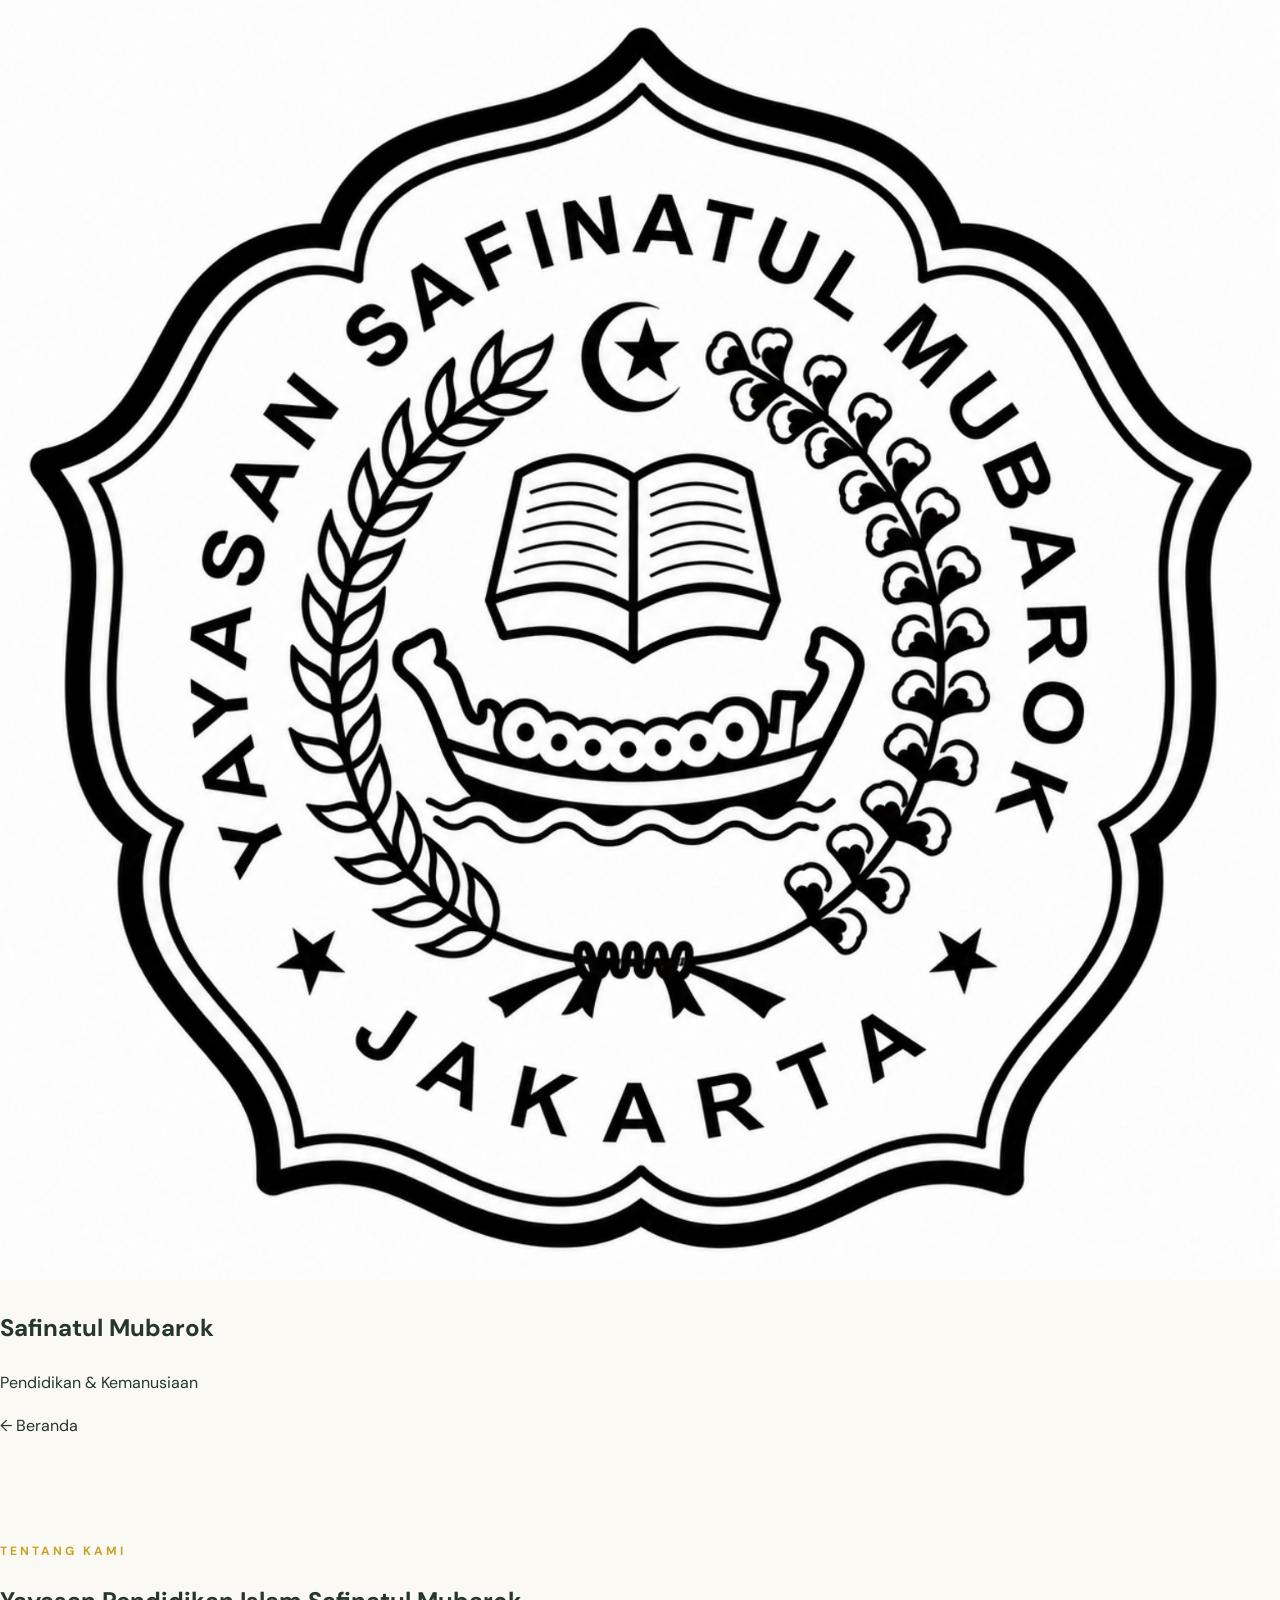
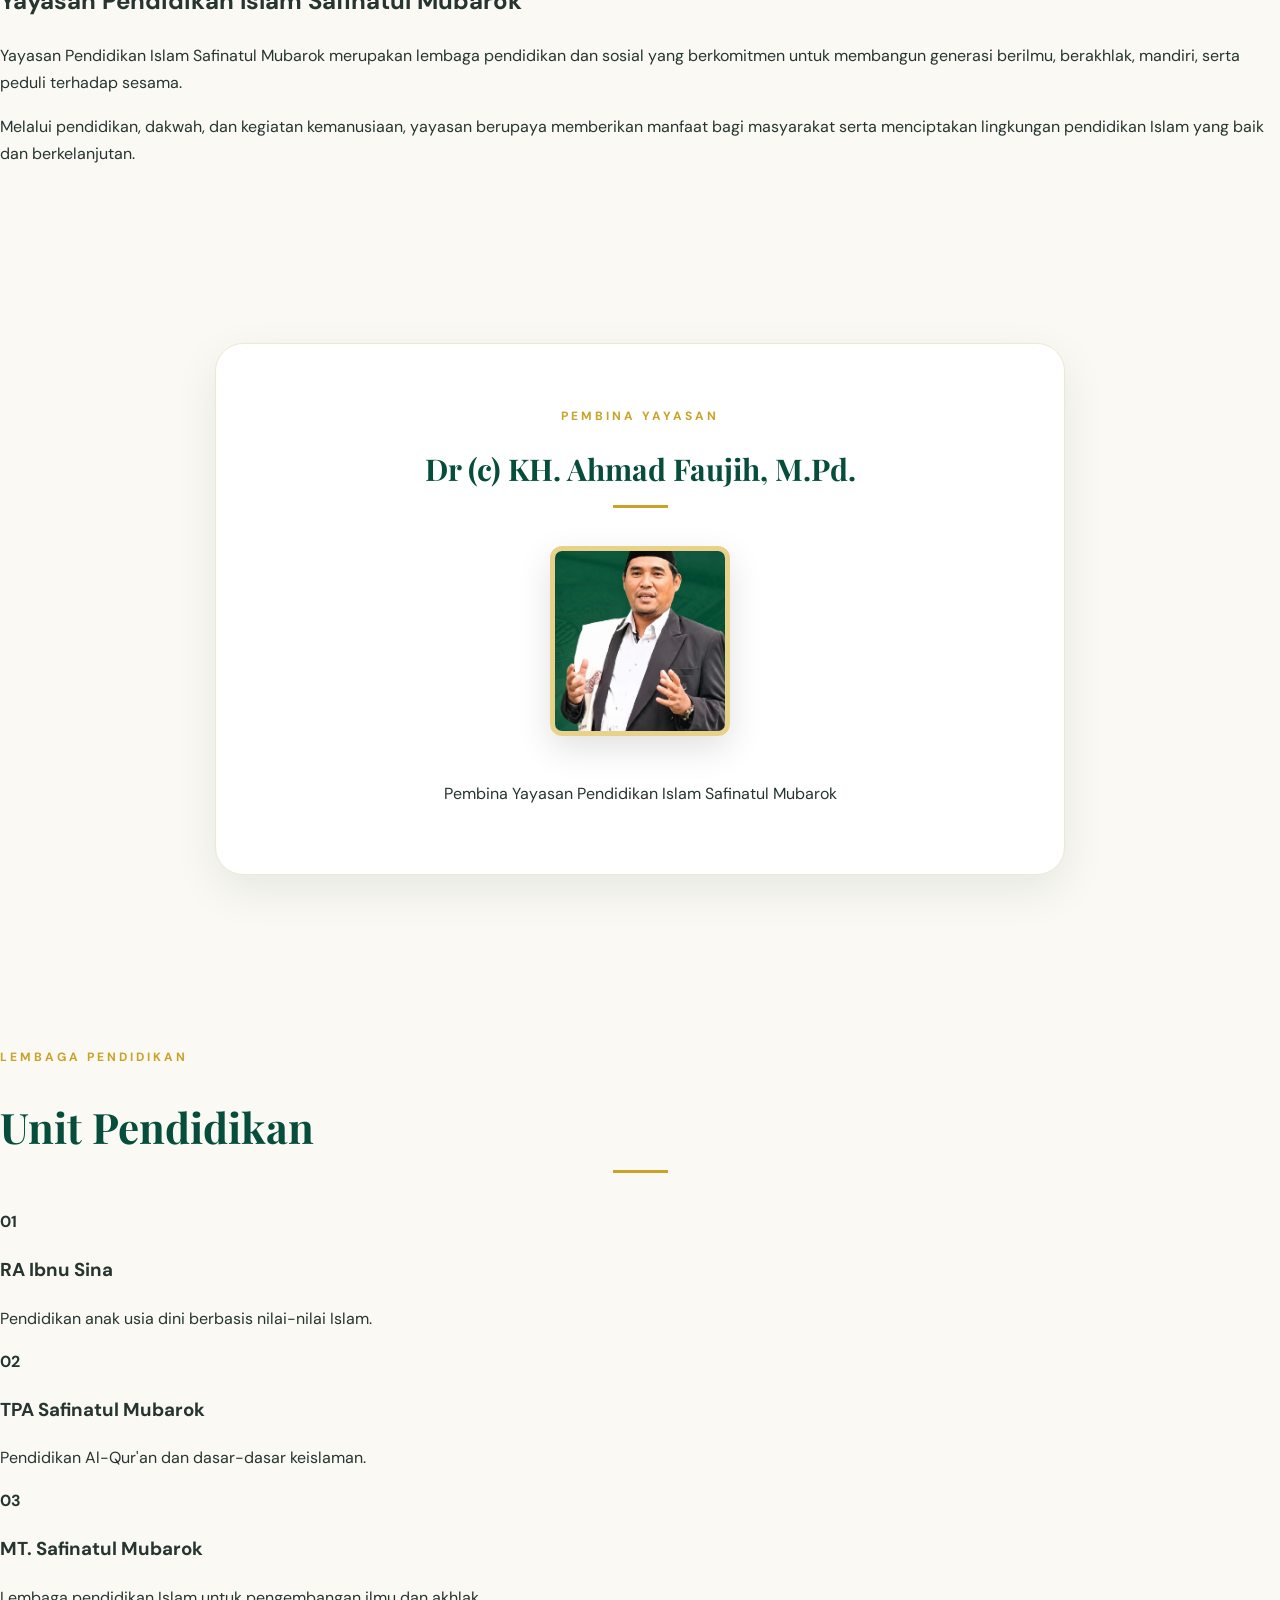
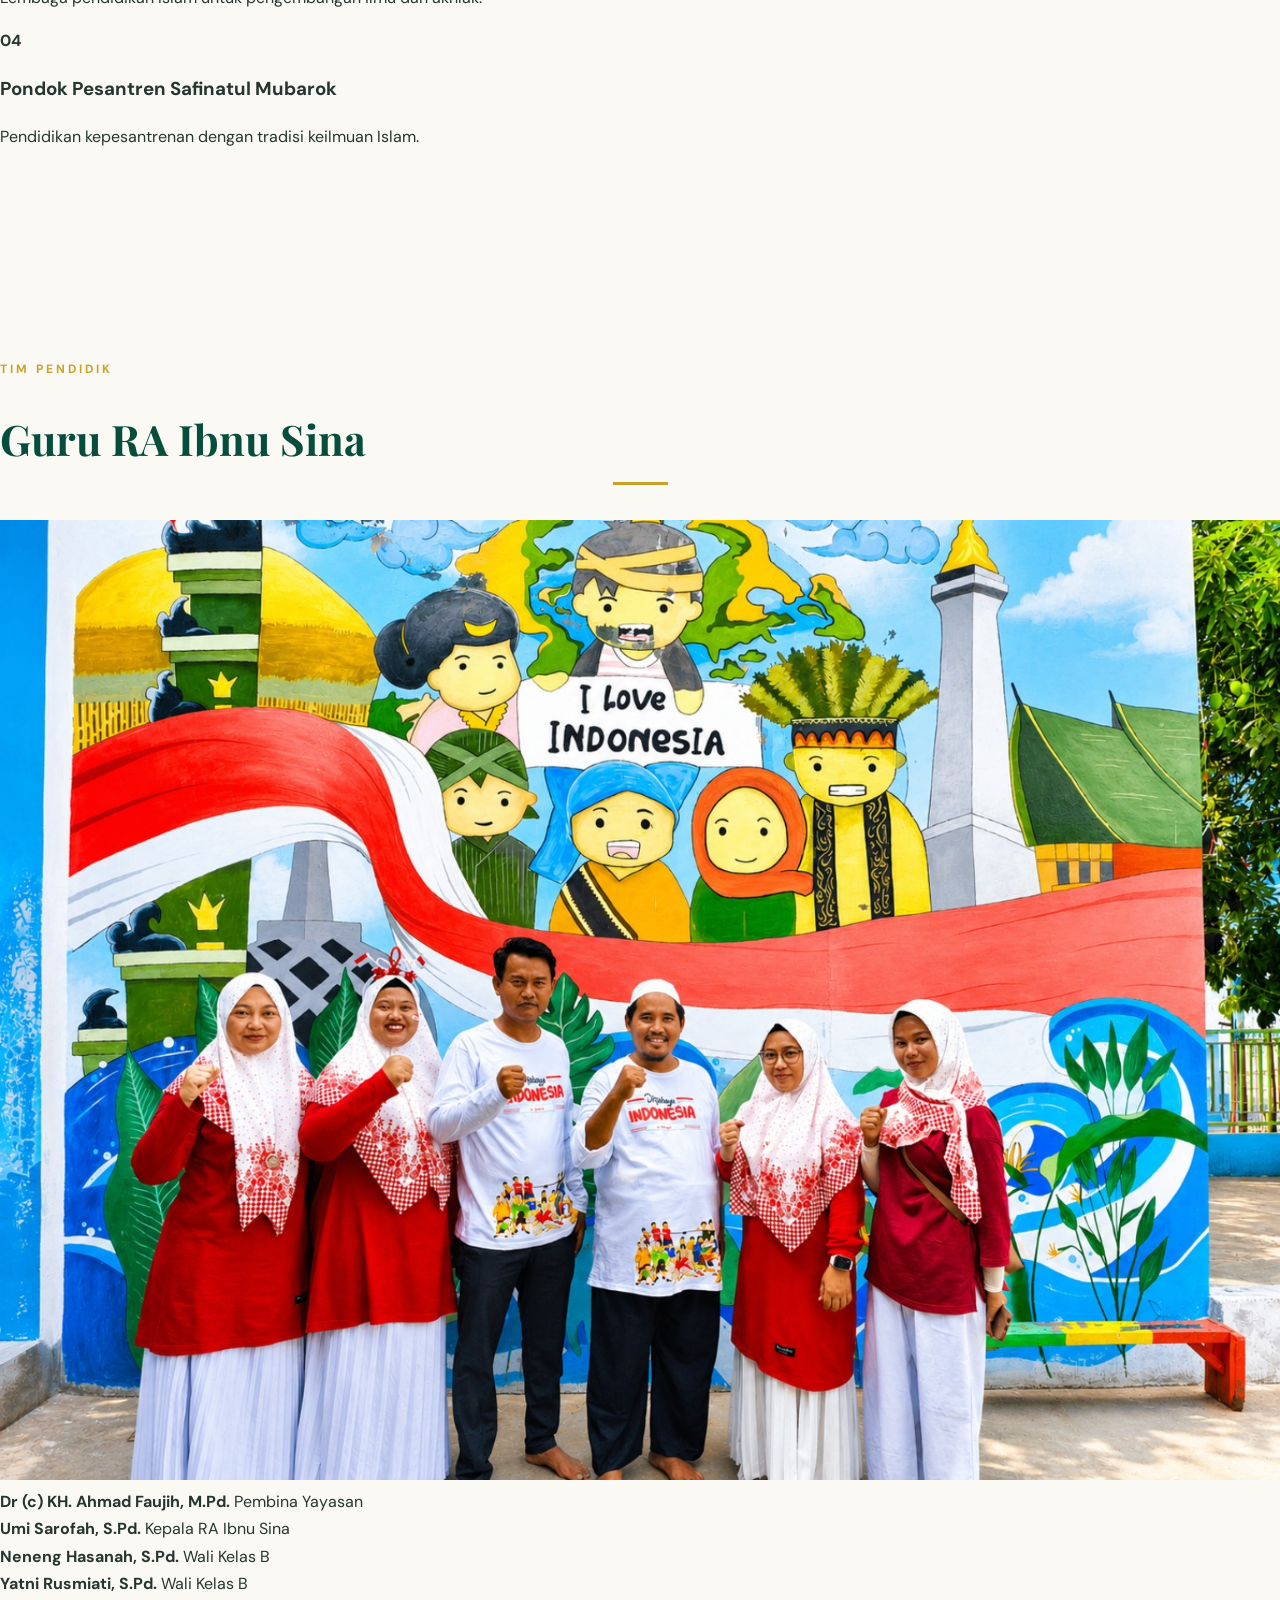
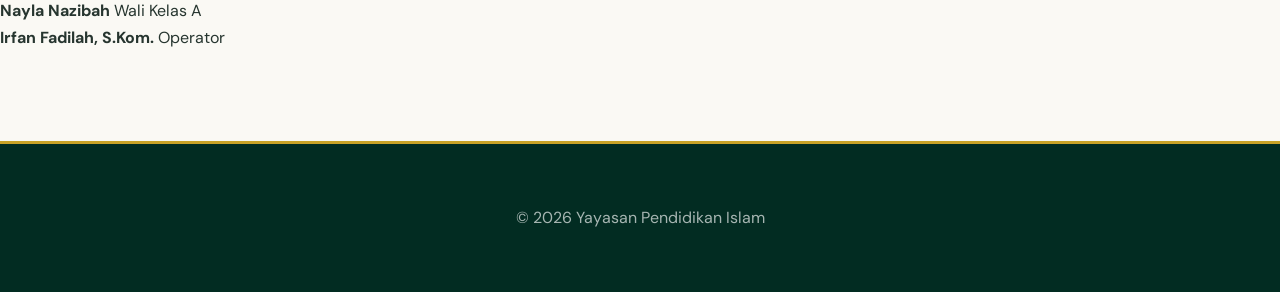
==== commit a6d6eaf6: "Update tentang-kami.html" ====
--- a/tentang-kami.html
+++ b/tentang-kami.html
@@ -120,6 +120,11 @@
       <strong>Nayla Nazibah</strong>
       <span>Wali Kelas A</span>
     </div>
+<div class="guru-card">
+<strong>Irfan Fadilah, S.Kom.</strong>
+<span>Operator</span>
+</div>
+    
   </div>
 </section>
 </main>
